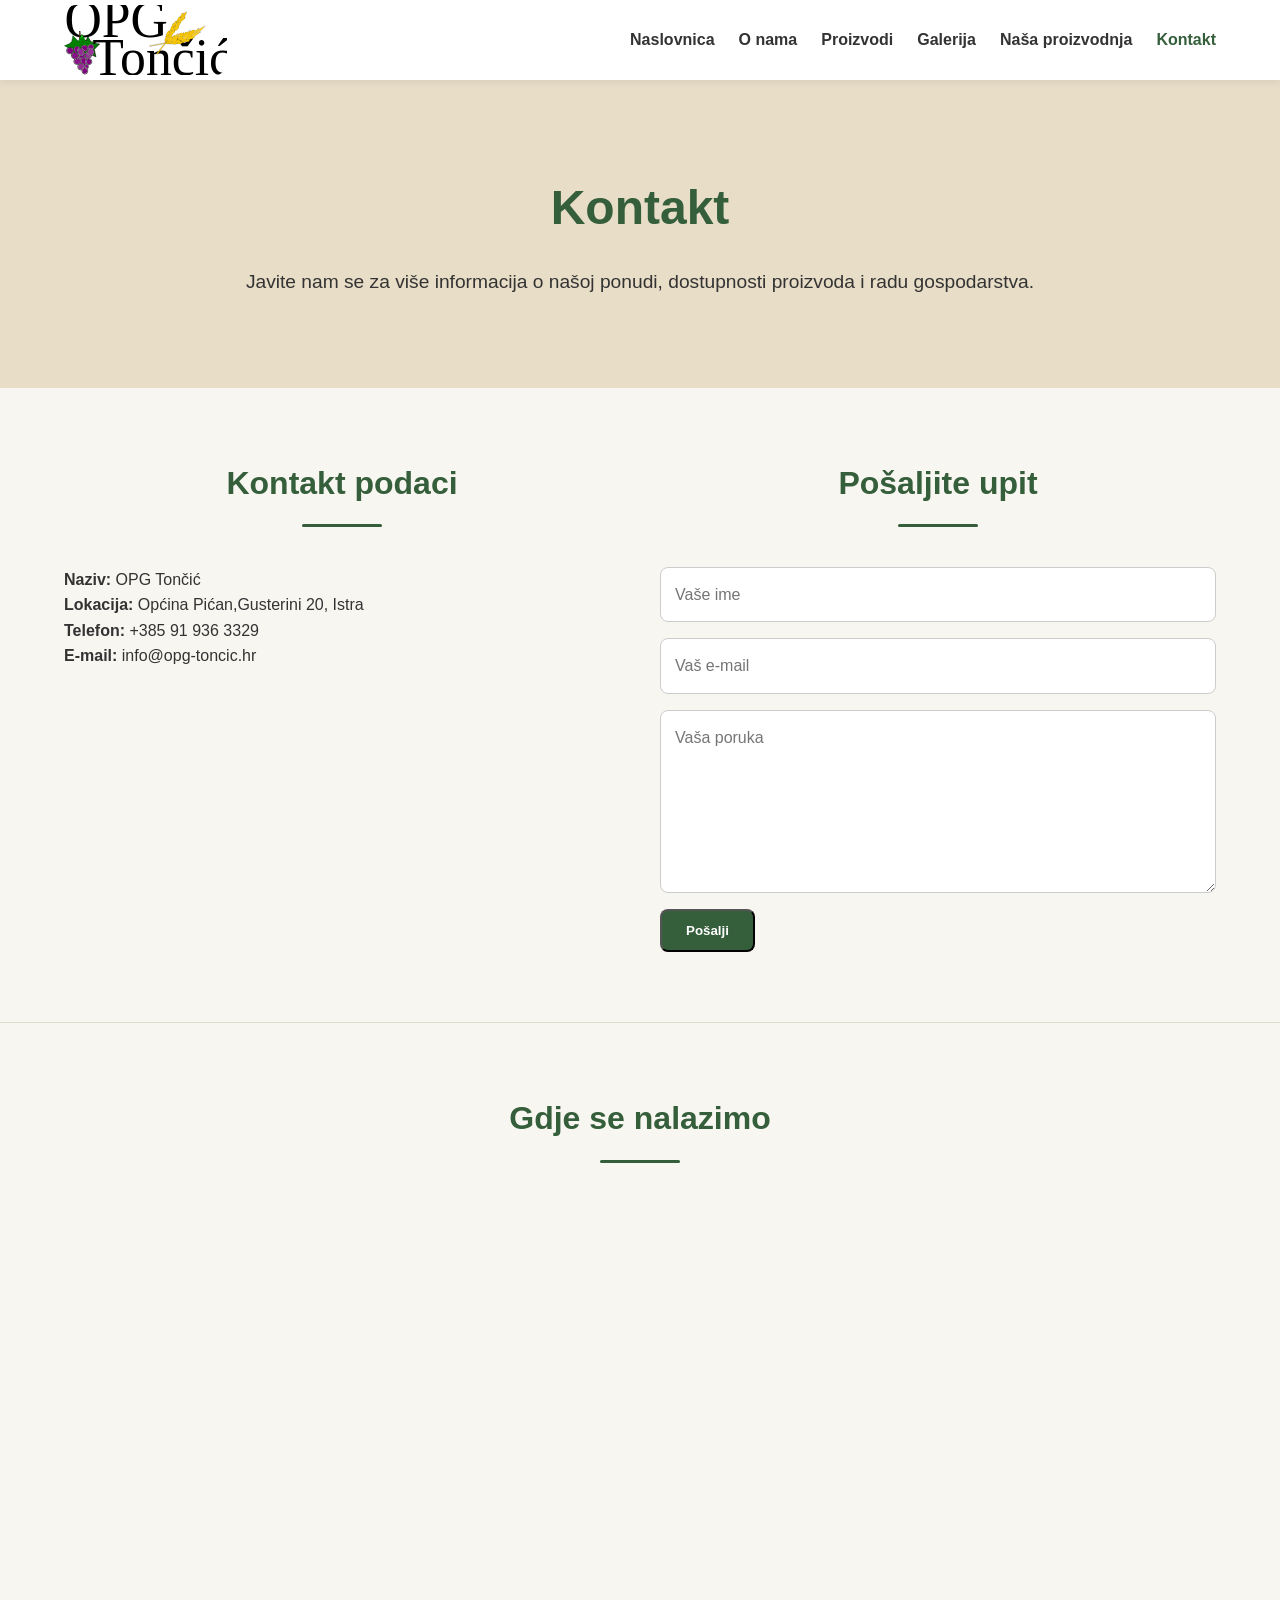
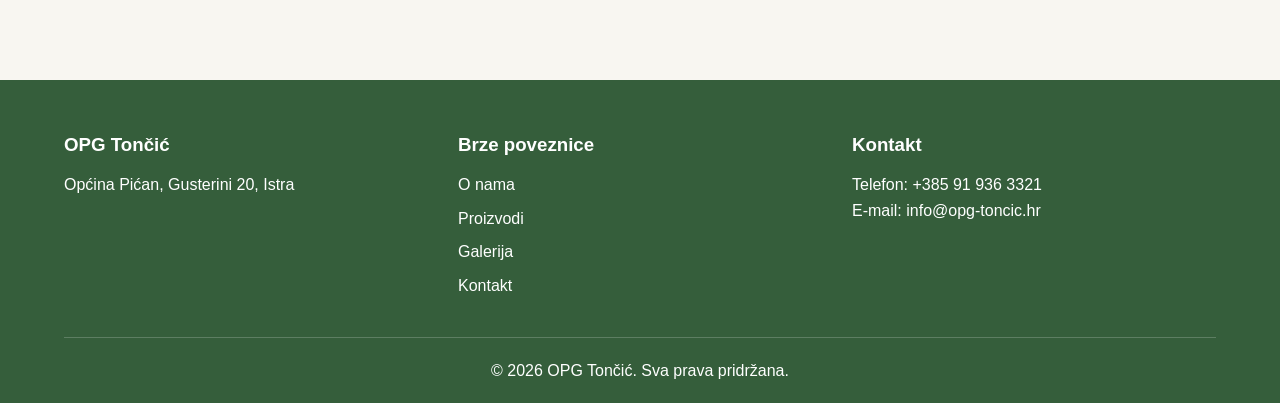
==== kontakt.html @ 36fc3e03 "Add files via upload" ====
<!DOCTYPE html>
<html lang="hr">
<head>
    <meta charset="UTF-8">
    <meta name="viewport" content="width=device-width, initial-scale=1.0">
    <title>OPG Tončić | Kontakt</title>
    <link rel="stylesheet" href="style.css">
</head>
<body>

    <header class="site-header">
        <div class="container header-wrapper">
            <a href="index.html" class="logo"><img src="logo.svg" alt="OPG Tončić logo"></a>
            <button class="menu-toggle" id="menu-toggle" aria-label="Otvori izbornik">☰</button>

            <nav class="main-nav" id="main-nav">
                <ul>
                    <li><a href="index.html">Naslovnica</a></li>
                    <li><a href="o-nama.html">O nama</a></li>
                    <li><a href="proizvodi.html">Proizvodi</a></li>
                    <li><a href="galerija.html">Galerija</a></li>
                    <li><a href="proizvodnja.html">Naša proizvodnja</a></li>
                    <li><a href="kontakt.html" class="active">Kontakt</a></li>
                </ul>
            </nav>
        </div>
    </header>

    <main>
      <section class="page-hero small-hero">
    <div class="container">
        <h1>Kontakt</h1>
        <p>Javite nam se za više informacija o našoj ponudi, dostupnosti proizvoda i radu gospodarstva.</p>
    </div>
    </section>

        <section class="section">
    <div class="container contact-grid">

        <div>
            <h2 class="section-title">Kontakt podaci</h2>

            <p><strong>Naziv:</strong> OPG Tončić</p>
            <p><strong>Lokacija:</strong> Općina Pićan,Gusterini 20, Istra</p>
            <p><strong>Telefon:</strong> +385 91 936 3329</p>
            <p><strong>E-mail:</strong> info@opg-toncic.hr</p>
        </div>

        <div>
            <h2 class="section-title">Pošaljite upit</h2>

            <form class="contact-form" action="mailto:info@opg-toncic.hr?subject=Upit s web stranice"
                method="post"
                enctype="text/plain">
                <input type="text" name="ime" placeholder="Vaše ime" required>
                <input type="email" name="email" placeholder="Vaš e-mail" required>
                <textarea name="poruka" rows="6" placeholder="Vaša poruka" required></textarea>
                <button type="submit" class="btn">Pošalji</button>
            </form>
        </div>

    </div>
        </section>

       <section class="section">
    <div class="container">
        <h2 class="section-title">Gdje se nalazimo</h2>

        <div class="map-wrapper">
            <iframe src="https://www.google.com/maps/embed?pb=!1m18!1m12!1m3!1d351.53475520084254!2d14.025749080345133!3d45.181467623092935!2m3!1f0!2f0!3f0!3m2!1i1024!2i768!4f13.1!3m3!1m2!1s0x477cb2ada76e9adf%3A0x781fccca23279e97!2zT1BHIFRvbsSNacSH!5e0!3m2!1shr!2shr!4v1773759765932!5m2!1shr!2shr"
             width="600" 
             height="450" 
             style="border:0;" 
             allowfullscreen="" 
             loading="lazy" 
             referrerpolicy="no-referrer-when-downgrade">

            </iframe>
        </div>
    </div>
        </section>

    </main>

   <footer class="site-footer">
    <div class="container footer-grid">

        <div>
            <h3>OPG Tončić</h3>
            <p>Općina Pićan, Gusterini 20, Istra</p>
        </div>

        <div>
            <h3>Brze poveznice</h3>
            <ul>
                <li><a href="o-nama.html">O nama</a></li>
                <li><a href="proizvodi.html">Proizvodi</a></li>
                <li><a href="galerija.html">Galerija</a></li>
                <li><a href="kontakt.html">Kontakt</a></li>
            </ul>
        </div>

        <div>
            <h3>Kontakt</h3>
            <p>Telefon: +385 91 936 3321 </p>
            <p>E-mail: info@opg-toncic.hr </p>
        </div>

    </div>

    <div class="container footer-bottom">
        <p>&copy; 2026 OPG Tončić. Sva prava pridržana.</p>
    </div>
</footer>

    <script src="script.js"></script>
</body>
</html>
---- style.css ----
* {
    margin: 0;
    padding: 0;
    box-sizing: border-box;
}

:root {
    --primary-color: #355e3b;
    --secondary-color: #e8ddc7;
    --accent-color: #8b5e3c;
    --light-color: #ffffff;
    --dark-color: #1f1f1f;
    --text-color: #333333;
    --max-width: 1200px;
    --transition: 0.3s ease;
}

body {
    font-family: Arial, sans-serif;
    line-height: 1.6;
    color: var(--text-color);
    background-color: #f8f6f1;
}

img {
    max-width: 100%;
    display: block;
    border-radius: 12px;
}

a {
    text-decoration: none;
    color: inherit;
}

ul {
    list-style: none;
}

.container {
    width: 90%;
    max-width: var(--max-width);
    margin: 0 auto;
}

.section {
    padding: 70px 0;
}

.section-title::after {
    content: "";
    display: block;
    width: 80px;
    height: 3px;
    background-color: var(--primary-color);
    margin: 15px auto 0;
    border-radius: 2px;
}
.section-title {
    text-align: center;
    font-size: 2rem;
    margin-bottom: 40px;
    position: relative;
    color: var(--primary-color);
}

.section + .section {
    border-top: 1px solid #e0dccf;
}

.site-header {
    background-color: var(--light-color);
    box-shadow: 0 2px 8px rgba(0, 0, 0, 0.08);
    position: sticky;
    top: 0;
    z-index: 1000;
}

.header-wrapper {
    display: flex;
    justify-content: space-between;
    align-items: center;
    min-height: 80px;
}

.logo img {
    height: 70px;
    width: auto;
    display: block;
}

.logo {
    display: flex;
    align-items: center;
}

.main-nav ul {
    display: flex;
    gap: 24px;
}

.main-nav a {
    font-weight: 600;
    transition: var(--transition);
}

.main-nav a:hover {
    color: #355e3b;
}

.main-nav a.active {
    color: var(--primary-color);
}

.menu-toggle {
    display: none;
    font-size: 1.8rem;
    background: none;
    border: none;
    cursor: pointer;
    color: var(--primary-color);
}

.hero {
    min-height: 85vh;
    display: flex;
    align-items: center;
    justify-content: center;

    background-image: 
        linear-gradient(rgba(0,0,0,0.35), rgba(0,0,0,0.35)),
        url("vinograd.jpeg");

    background-size: cover;
    background-position: center;

    color: white;
    text-align: center;
}

.hero-content {
    display: flex;
    flex-direction: column;
    align-items: center;
    justify-content: center;
    text-align: center;
}

.hero-text {
    max-width: 650px;
}

.hero h1,
.page-hero h1 {
    font-size: 3rem;
    margin-bottom: 20px;
}
.hero p {
    max-width: 600px;
}

.hero-subtitle,
.page-hero p {
    font-size: 1.2rem;
    margin-bottom: 30px;
}

.page-hero {
    background-color: var(--secondary-color);
    padding: 90px 0 60px;
    text-align: center;
}

.small-hero h1 {
    color: var(--primary-color);
}

.btn {
    display: inline-block;
    background-color: var(--primary-color);
    color: white;
    padding: 12px 24px;
    border-radius: 8px;
    transition: var(--transition);
    font-weight: bold;
}

.btn:hover {
    background-color: #2b4d30;
}

.btn-secondary {
    background-color: var(--accent-color);
}

.intro-content {
    max-width: 850px;
    margin: 0 auto;
    text-align: center;
}

.intro-content p {
    margin-bottom: 20px;
    font-size: 1.05rem;
    line-height: 1.8;
}

.text-link {
    color: var(--primary-color);
    font-weight: bold;
    text-decoration: underline;
}

.text-link:hover {
    color: var(--accent-color);
}

.cards {
    display: grid;
    grid-template-columns: repeat(3, 1fr);
    gap: 24px;
    margin-top: 30px;
}

.card {
     background-color: #ffffff;
    border-radius: 14px;
    overflow: hidden;
    box-shadow: 0 4px 14px rgba(0, 0, 0, 0.08);
    transition: 0.3s ease;
}
.card-link {
    display: inline-block;
    margin: 0 20px 20px;
    font-weight: bold;
    color: #355e3b;
}

.card:hover {
    transform: translateY(-6px);
}

.card h3 {
    margin-bottom: 12px;
    color: var(--primary-color);
}

.two-column {
    display: grid;
    grid-template-columns: 1fr 1fr;
    gap: 40px;
    align-items: center;
}
.two-column img {
    width: 100%;
    max-height: 600px;
    object-fit: cover;
    border-radius: 14px;
}
.product-card h3 {
    padding: 20px 20px 10px;
    color: #355e3b;
}
.product-card p {
    padding: 0 20px 15px;
}
.product-card img {
    width: 100%;
    height: 220px;
    object-fit: cover;
    transition: transform 0.4s ease;
}
.product-card:hover img {
    transform: scale(1.08);
}
.product-card {
    display: flex;
    flex-direction: column;
    height: 100%;
}

.product-card p {
    padding: 0 20px 20px;
    flex-grow: 1;
}
.gallery-grid {
    display: grid;
    grid-template-columns: repeat(3, 1fr);
    gap: 20px;
}

.gallery-grid img {
    width: 100%;
    height: 260px;
    object-fit: cover;
    border-radius: 14px;
    transition: transform 0.3s ease, box-shadow 0.3s ease;
}

.gallery-grid img:hover {
    transform: scale(1.03);
    box-shadow: 0 6px 18px rgba(0, 0, 0, 0.15);
}
.video-wrapper video {
    width: 100%;
    border-radius: 14px;
    display: block;
}
.video-intro {
    max-width: 850px;
    margin: 0 auto 30px;
    text-align: center;
    line-height: 1.8;
}

.video-wrapper {
    max-width: 900px;
    margin: 0 auto;
}

.contact-grid {
    display: grid;
    grid-template-columns: 1fr 1fr;
    gap: 40px;
    align-items: start;
}

.contact-form {
    display: flex;
    flex-direction: column;
    gap: 16px;
}

.contact-form input,
.contact-form textarea {
    padding: 14px;
    border: 1px solid #ccc;
    border-radius: 8px;
    font: inherit;
}

.contact-form button {
    align-self: flex-start;
}

.map-wrapper iframe {
    width: 100%;
    height: 400px;
    border: 0;
    border-radius: 14px;
}

.site-footer {
    background-color: var(--primary-color);
    color: white;
    padding-top: 50px;
}

.footer-grid {
    display: grid;
    grid-template-columns: repeat(3, 1fr);
    gap: 30px;
    padding-bottom: 30px;
}

.footer-grid h3 {
    margin-bottom: 12px;
}

.footer-grid ul li {
    margin-bottom: 8px;
}

.footer-bottom {
    text-align: center;
    padding: 20px 0;
    border-top: 1px solid rgba(255,255,255,0.2);
}

@media (max-width: 900px) {
    .cards,
    .two-column,
    .gallery-grid,
    .contact-grid,
    .footer-grid {
        grid-template-columns: 1fr;
    }

    .header-wrapper {
        display: flex;
        justify-content: space-between;
        align-items: center;
        min-height: 90px;
        position: relative;
    }

    .main-nav {
        display: none;
        position: absolute;
        top: 100%;
        right: 0;
        width: 220px;
        margin-top: 10px;
        background-color: white;
        border-radius: 12px;
        box-shadow: 0 4px 12px rgba(0, 0, 0, 0.15);
        padding: 15px;
        z-index: 1000;
    }

    .main-nav ul {
        display: flex;
        flex-direction: column;
        gap: 12px;
        padding: 0;
        margin: 0;
    }

    .main-nav.show {
        display: block;
    }

    .menu-toggle {
        display: block;
    }

    .hero h1,
    .page-hero h1 {
        font-size: 2.2rem;
    }

    .hero {
        min-height: 70vh;
    }
}
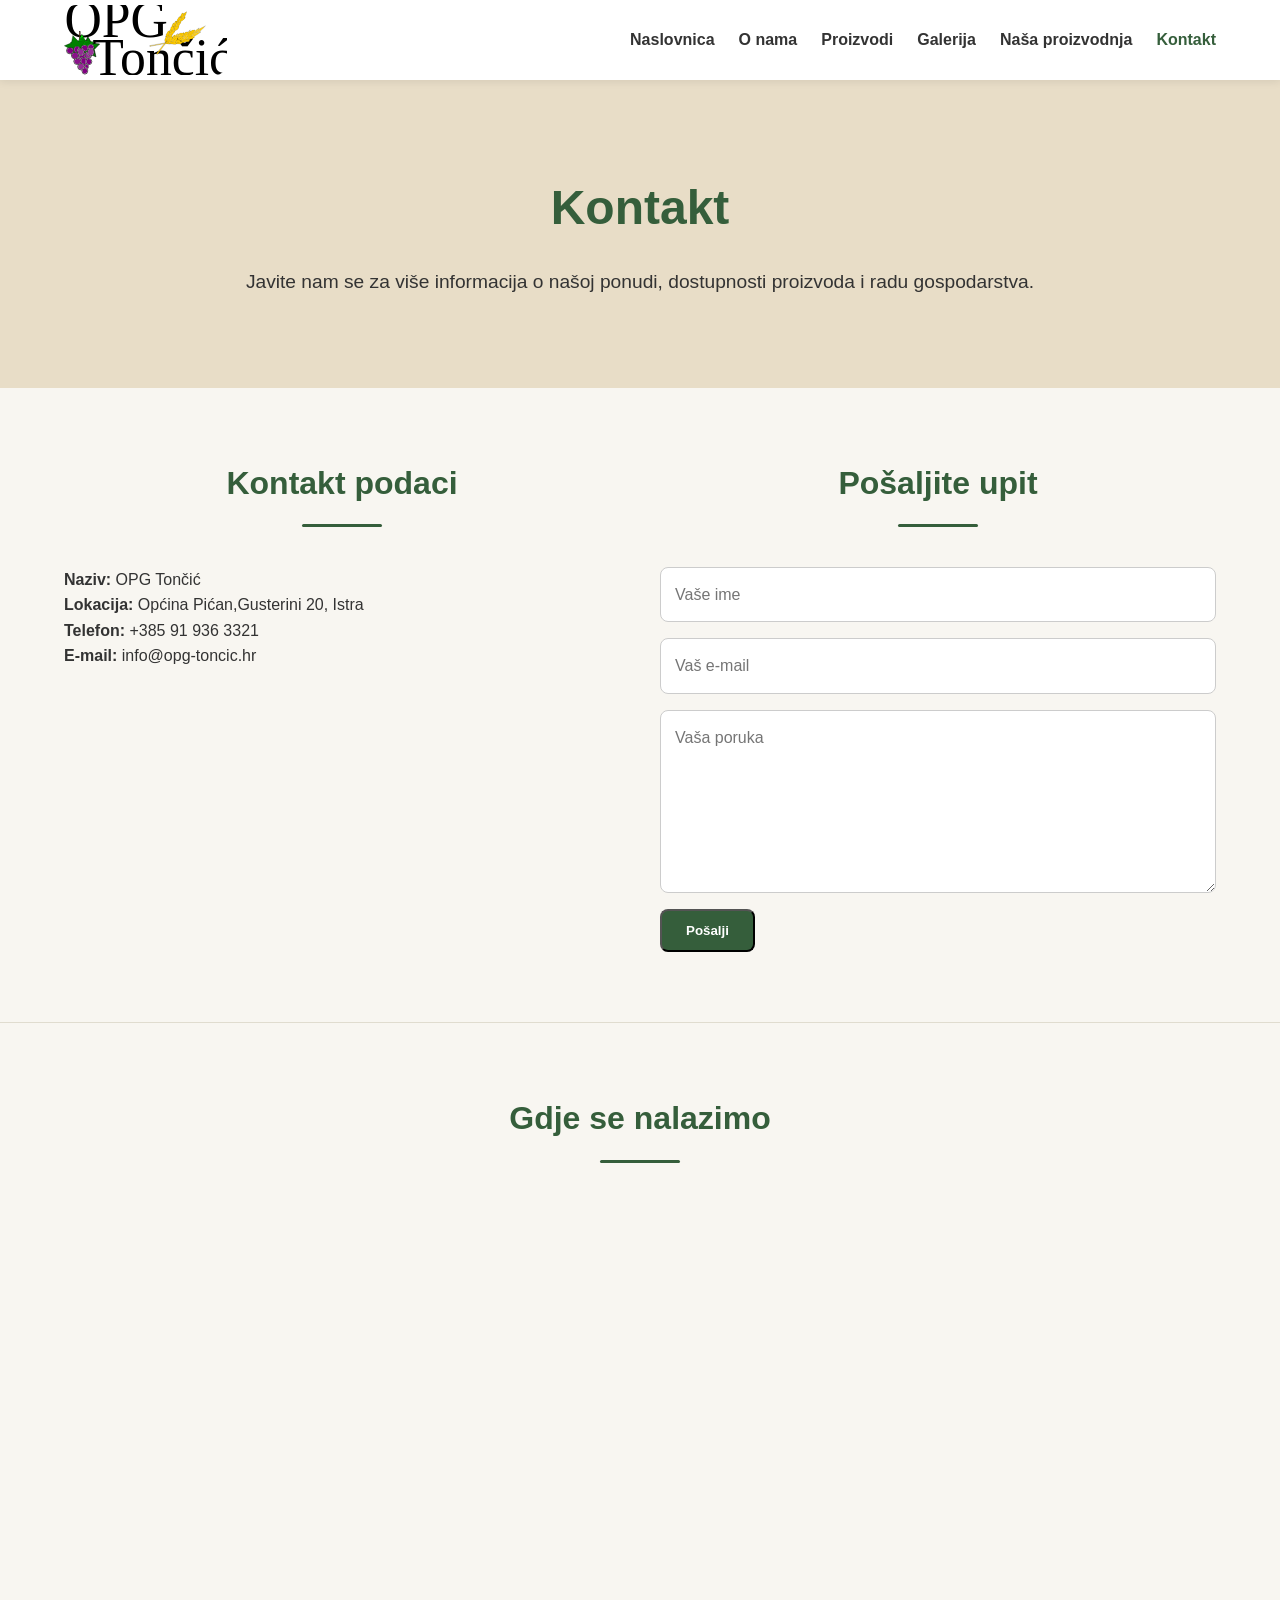
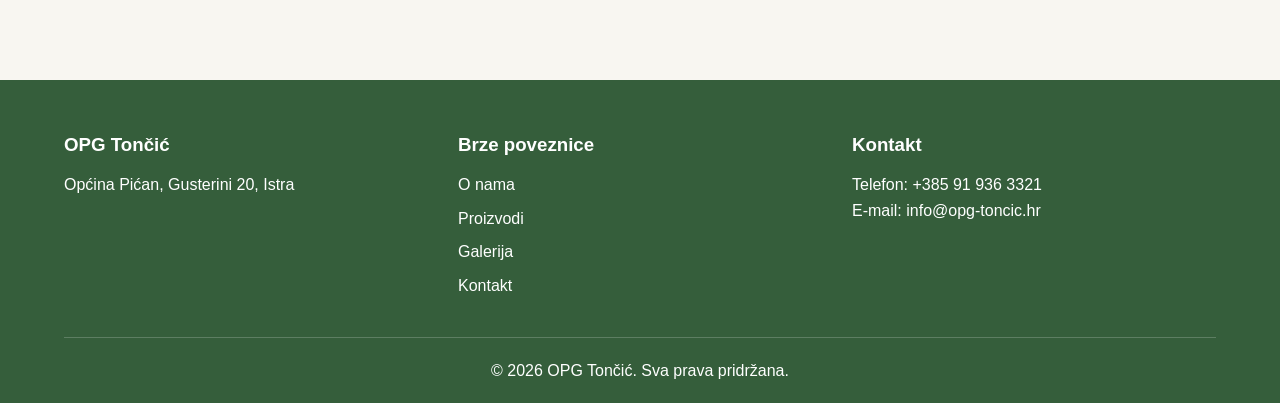
==== commit 14be821e: "Update kontakt.html" ====
--- a/kontakt.html
+++ b/kontakt.html
@@ -42,7 +42,7 @@
 
             <p><strong>Naziv:</strong> OPG Tončić</p>
             <p><strong>Lokacija:</strong> Općina Pićan,Gusterini 20, Istra</p>
-            <p><strong>Telefon:</strong> +385 91 936 3329</p>
+            <p><strong>Telefon:</strong> +385 91 936 3321</p>
             <p><strong>E-mail:</strong> info@opg-toncic.hr</p>
         </div>
 
@@ -115,4 +115,4 @@
 
     <script src="script.js"></script>
 </body>
-</html>+</html>
